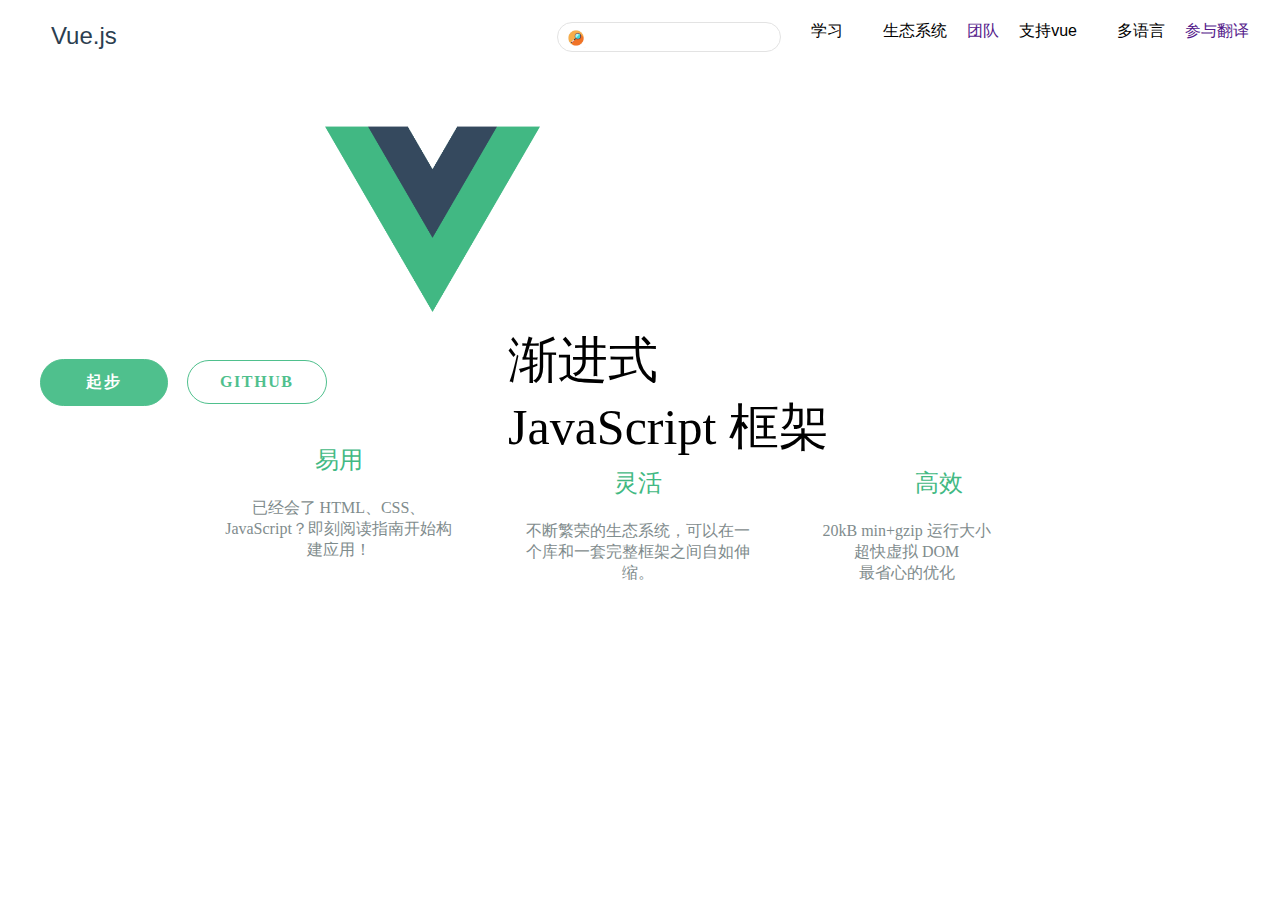
==== for text/网页.html @ 1431a7df "Rename index.html to 网页.html" ====
<!DOCTYPE html>
<!--
	作者：SiberiaWolfP
	时间：2017-10-11
	描述：武汉大学自强Studio考核第三阶段
-->
<html>

	<head>
		<meta charset="UTF-8">
		<title>考核网页</title>
		<link href="css/new_file.css" rel="stylesheet" type="text/css" />
	</head>

	<body>
		<div id="header">
			<div id="logo">
				<span>Vue.js</span>
			</div>
			<a href="" class="none">参与翻译</a>
			<div class="dropdown">
				<button class="dropbtn">多语言</button>
				<div class="dropdown-content">
					<a href="">English</a>
					<a href="">日本語</a>
					<a href="">Русский</a>
					<a href="">한국어</a>
					<a href="">Português</a>
					<a href="">Français</a>
				</div>
			</div>
			<div class="dropdown">
				<button class="dropbtn">支持vue</button>
				<div class="dropdown-content">
					<a href="">商店</a>
					<a href="">在 OpenCollective 支持我们</a>
					<a href="">在 Patreon 支持 Evan</a>
				</div>
			</div>
			<a href="" class="none">团队</a>
			<div class="dropdown">
				<button class="dropbtn">生态系统</button>
				<div class="dropdown-content">
					<a href="">Roadmap</a>
					<h4>帮助</h4>
					<a href="">论坛</a>
					<a href="">聊天室</a>
					<a href="">模板</a>
					<h4>信息</h4>
					<a href="">Twitter</a>
					<a href="">博客</a>
					<a href="">工作</a>
					<h4>核心插件</h4>
					<a href="">Vue Router</a>
					<a href="">Vuex</a>
					<a href="">Vue 服务端渲染</a>
					<h4>资源列表</h4>
					<a href="">官方仓库</a>
					<a href="">Vue 优选</a>
					<a href="">Vue 资源</a>
				</div>
			</div>
			<div class="dropdown">
				<button class="dropbtn">学习</button>
				<div class="dropdown-content">
					<a href="">教程</a>
					<a href="">API</a>
					<a href="">风格指南 (beta)</a>
					<a href="">示例</a>
				</div>
			</div>
			<form>
				<input type="text" id="search">
			</form>
		</div>

		<div id="saber">
			<div class="left">
				<img class="saber-logo" src="img/logo.png" />
			</div>
			<div class="right">
				<h1>渐进式<br>JavaScript 框架</h1>
				<p>
					<b class="amd" >起步</b>
					<b class="bili" >GITHUB</b>
				</p>
			</div>
		</div>
		<div class="inner">
			<div class="point"  id="l">
				<h2>易用</h2>
				<p>已经会了 HTML、CSS、JavaScript？即刻阅读指南开始构建应用！</p>
			</div>
			<div class="point">
				<h2>灵活</h2>
				<p>不断繁荣的生态系统，可以在一个库和一套完整框架之间自如伸缩。</p>
			</div>
			<div class="point">
				<h2>高效</h2>
				<p>
					20kB min+gzip 运行大小<br> 超快虚拟 DOM <br> 最省心的优化
				</p>
			</div>
		</div>
	</body>

</html>
---- for text/css/new_file.css ----
body {
	margin: 0;
}
#header {
	margin: 1px;
	height: 40px;
	padding-top: 20px;
	padding-left: 50px;
	padding-right: 30px;
}

#logo {
	margin: 1px auto;
	width: 120px;
	font-size: 24px;
	border: 1px padding-left: 40px;
	color: #2c3e50;
	font-family: "Dosis", "Source Sans Pro", "Helvetica Neue", Arial, sans-serif;
	font-weight: 50px;
	float: left;
}

#search:focus {
  border-color: #42b983;
}

#search {
	margin: 1px 30px;
	display:inline;
	height: 30px;
	box-sizing: border-box;
	padding: 0 15px 0 30px;
	border: 1px solid #e3e3e3;
	color: #2c3e50;
	outline: none;
	transition: border-color 0.2s ease;
	border-radius: 15px;
	margin-right: 10px;
	background: url(../img/search.jpg) 8px 5px no-repeat;
	background-size: 20px;
	vertical-align: middle !important;
	float: right;
}

#nav-dropdown-container {
	float: right;
}

.dropbtn {
	padding: 0px 20px;
    background-color: white;
    color: black;
    padding: px;
    font-size: 16px;
    border: none;
    cursor: pointer;
}

.dropdown {
	float: right;
    position: relative;
    display: inline-block;
}

.dropdown-content {
    display: none;
    position: absolute;
    background-color: #f9f9f9;
    min-width: 160px;
    box-shadow: 0px 8px 16px 0px rgba(0,0,0,0.2);
}

.dropdown-content a {
    color: black;
    padding: 4px 6px;
    text-decoration: none;
    display: block;
}

.dropdown-content a:hover {color: #42b983}

.dropdown:hover .dropdown-content {
    display: block;
}
.none {
	float: right;
}

.none:link {
	text-decoration: none;
}
.none:hover,
.none.current {
	border-bottom: 3px solid #42b983;
	text-decoration: none;
}

h4 {
	margin: auto;
}

#saber {
	padding: 50px 40px;
	display: block;
}

#saber .saber-logo {
	width: 215px;
    height: 215px;
    margin-right: 60px;
    vertical-align: top;
    float: left;
    display: inline-block;
    padding-left: 285px;
}

#saber h1 {
	font-weight: 300;
    margin: 0;
    font-size: 50px;
    width: 61%;
    display: inline-block;
    vertical-align: top;
    float: right;
}
p {
	float: left;
}
.amd {
	margin: 16px 0;
    font-size: 16px;
    font-weight: 600;
    letter-spacing: 1.6px;
    min-width: 128px;
    text-align: center;
    padding: 12px 32px;
    border-radius: 32px;
    display: inline-block;
    color: #fff;
    background-color: #4fc08d;
    box-sizing: border-box;
    border: 1px solid #4fc08d;
    text-decoration: none;
}

.bili {
	margin: 16px 0;
    font-size: 16px;
    font-weight: 600;
    letter-spacing: 1.6px;
    min-width: 128px;
    text-align: center;
    padding: 12px 32px;
    border-radius: 32px;
    display: inline-block;
    color: #4FC08D;
    background-color: white;
    box-sizing: border-box;
    border: 1px solid #4fc08d;
    text-decoration: none;
    margin-left: 15px;
}

.inner {
	max-width: 900px;
    margin: 250px auto;
    text-align: center;
    display: block;
}

.point {
	width: 33%;
    display: inline-block;
    box-sizing: border-box;
    padding: 0 32px;
    color: #7f8c8d;
}

.inner h2 {
	color: #42b983;
    font-weight: 400;
    margin: 0;
    padding: 6px 0;
}

#l {
	float: left;
}
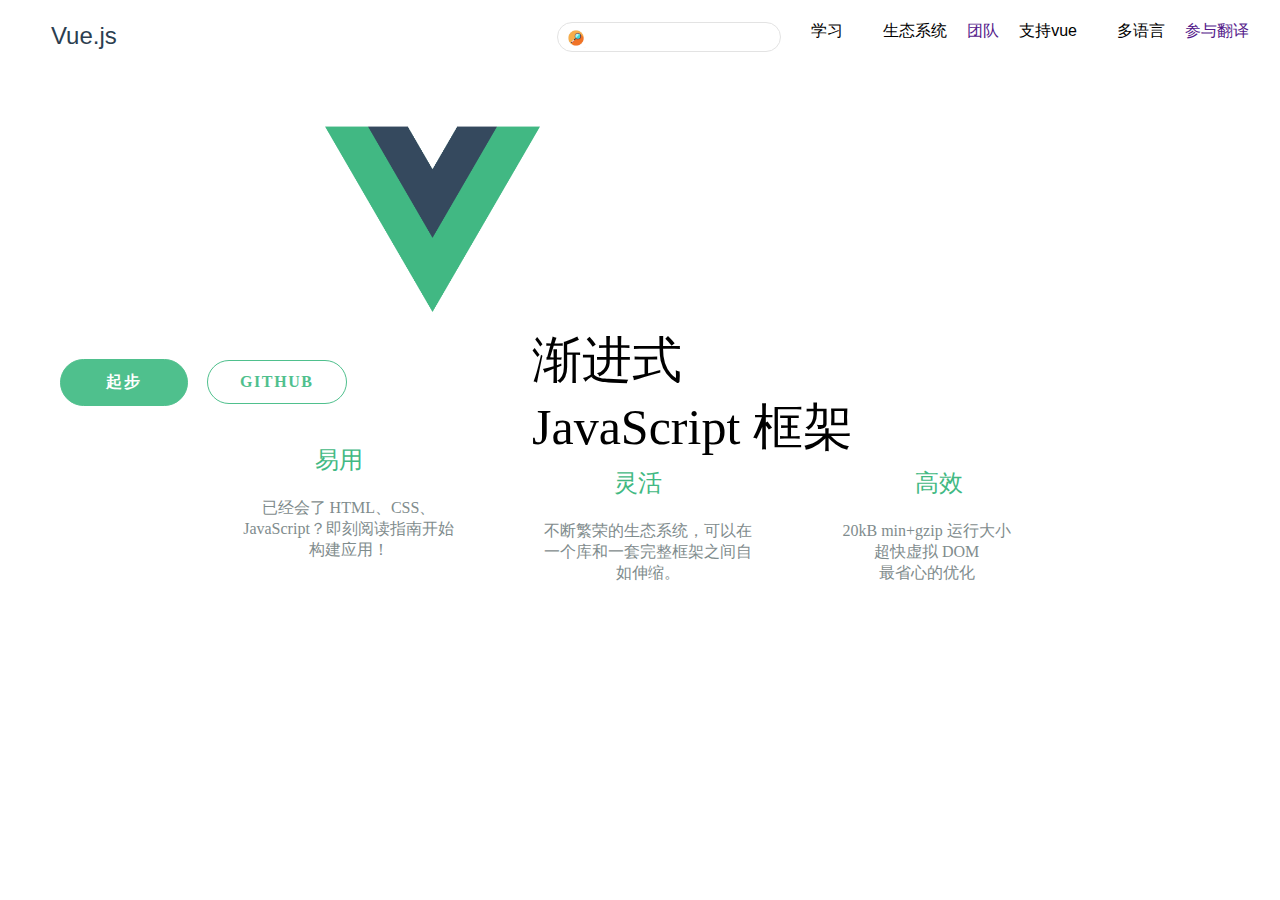
==== commit 876bc72e: "Merge branch 'master' of https://github.com/SiberiaWolfP/html" ====
--- a/for text/网页.html
+++ b/for text/网页.html
@@ -31,7 +31,7 @@
 			</div>
 			<div class="dropdown">
 				<button class="dropbtn">支持vue</button>
-				<div class="dropdown-content">
+				<div class="dropdown-content" id="trouble">
 					<a href="">商店</a>
 					<a href="">在 OpenCollective 支持我们</a>
 					<a href="">在 Patreon 支持 Evan</a>
--- a/for text/css/new_file.css
+++ b/for text/css/new_file.css
@@ -65,16 +65,23 @@
 .dropdown-content {
     display: none;
     position: absolute;
-    background-color: #f9f9f9;
-    min-width: 160px;
-    box-shadow: 0px 8px 16px 0px rgba(0,0,0,0.2);
+    background-color: white;
+    min-width: 130px;
+    border: 1px solid #ddd;
+    border-radius: 6px;
 }
 
 .dropdown-content a {
+	font-size: 13px;
     color: black;
-    padding: 4px 6px;
+    padding: 4px 6px 4px 20px;
     text-decoration: none;
     display: block;
+    color: #3a5169;
+}
+
+#trouble {
+	width: 210px;
 }
 
 .dropdown-content a:hover {color: #42b983}
@@ -97,6 +104,9 @@
 
 h4 {
 	margin: auto;
+	border-top: 1px solid #ddd;
+	padding-top: 5px;
+	padding-left: 20px;
 }
 
 #saber {
@@ -118,12 +128,13 @@
 	font-weight: 300;
     margin: 0;
     font-size: 50px;
-    width: 61%;
+    width: 59%;
     display: inline-block;
     vertical-align: top;
     float: right;
 }
 p {
+	margin-left: 20px;
 	float: left;
 }
 .amd {
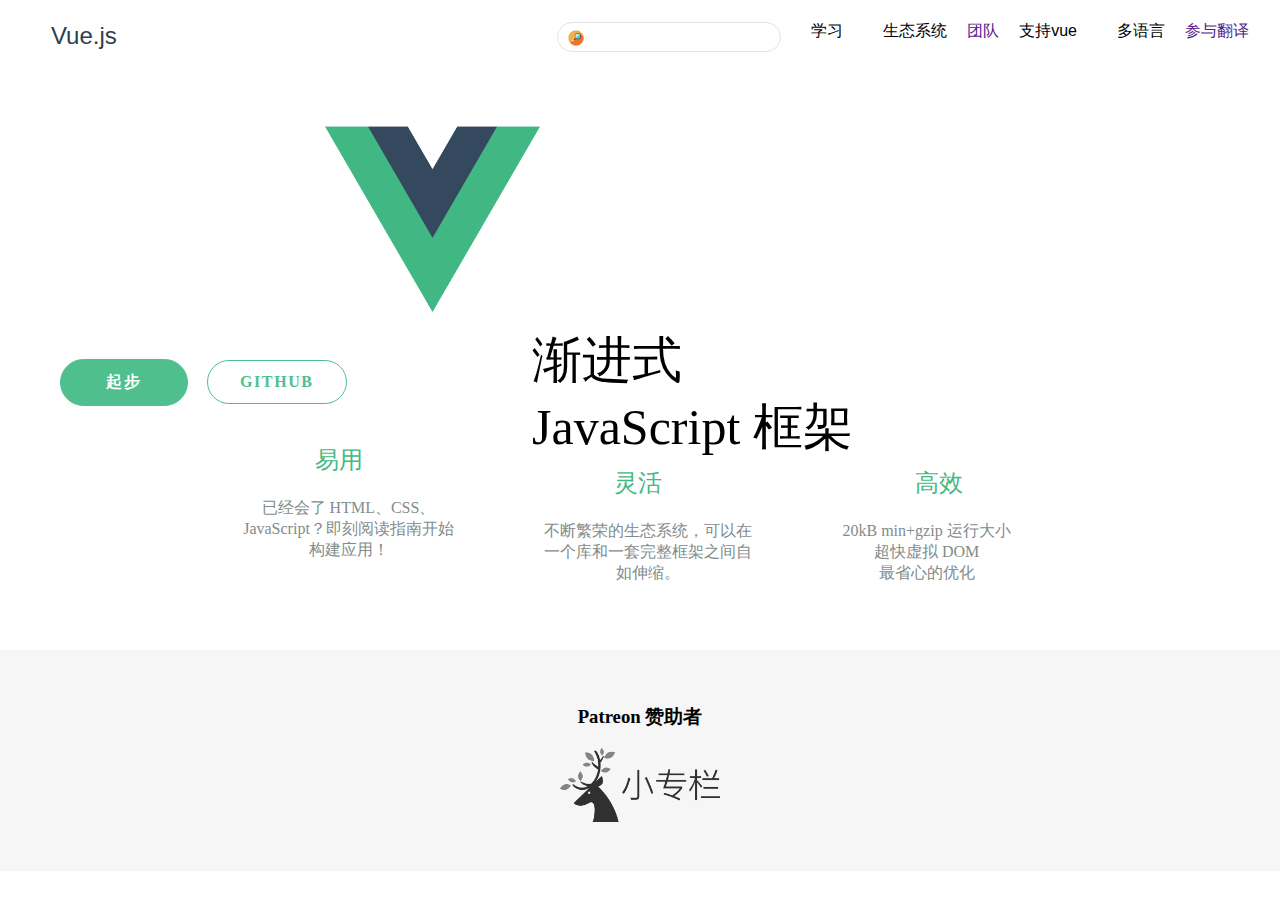
==== commit b54a0648: "再修改" ====
--- a/for text/网页.html
+++ b/for text/网页.html
@@ -81,13 +81,13 @@
 			<div class="right">
 				<h1>渐进式<br>JavaScript 框架</h1>
 				<p>
-					<b class="amd" >起步</b>
-					<b class="bili" >GITHUB</b>
+					<b class="amd">起步</b>
+					<b class="bili">GITHUB</b>
 				</p>
 			</div>
 		</div>
 		<div class="inner">
-			<div class="point"  id="l">
+			<div class="point" id="l">
 				<h2>易用</h2>
 				<p>已经会了 HTML、CSS、JavaScript？即刻阅读指南开始构建应用！</p>
 			</div>
@@ -102,6 +102,14 @@
 				</p>
 			</div>
 		</div>
+		<div class="sponser">
+			<div>
+				<h3>Patreon 赞助者</h3>
+				<a href="https://xiaozhuanlan.com/" target="_blank" style="width: 160px;">
+					<img class="iu" onmouseout="this.className='iu'" onmouseover="this.className='ui'" src="img/xiaozhuanlan.png" style="width: 160px;" />
+				</a>
+			</div>
+		</div>
 	</body>
 
-</html>
+</html>--- a/for text/css/new_file.css
+++ b/for text/css/new_file.css
@@ -1,6 +1,7 @@
 body {
 	margin: 0;
 }
+
 #header {
 	margin: 1px;
 	height: 40px;
@@ -21,12 +22,12 @@
 }
 
 #search:focus {
-  border-color: #42b983;
+	border-color: #42b983;
 }
 
 #search {
 	margin: 1px 30px;
-	display:inline;
+	display: inline;
 	height: 30px;
 	box-sizing: border-box;
 	padding: 0 15px 0 30px;
@@ -48,47 +49,50 @@
 
 .dropbtn {
 	padding: 0px 20px;
-    background-color: white;
-    color: black;
-    padding: px;
-    font-size: 16px;
-    border: none;
-    cursor: pointer;
+	background-color: white;
+	color: black;
+	padding: px;
+	font-size: 16px;
+	border: none;
+	cursor: pointer;
 }
 
 .dropdown {
 	float: right;
-    position: relative;
-    display: inline-block;
+	position: relative;
+	display: inline-block;
 }
 
 .dropdown-content {
-    display: none;
-    position: absolute;
-    background-color: white;
-    min-width: 130px;
-    border: 1px solid #ddd;
-    border-radius: 6px;
+	display: none;
+	position: absolute;
+	background-color: white;
+	min-width: 130px;
+	border: 1px solid #ddd;
+	border-radius: 6px;
 }
 
 .dropdown-content a {
 	font-size: 13px;
-    color: black;
-    padding: 4px 6px 4px 20px;
-    text-decoration: none;
-    display: block;
-    color: #3a5169;
+	color: black;
+	padding: 4px 6px 4px 20px;
+	text-decoration: none;
+	display: block;
+	color: #3a5169;
 }
 
 #trouble {
 	width: 210px;
 }
 
-.dropdown-content a:hover {color: #42b983}
+.dropdown-content a:hover {
+	color: #42b983
+}
 
 .dropdown:hover .dropdown-content {
-    display: block;
-}
+	display: block;
+}
+
 .none {
 	float: right;
 }
@@ -96,6 +100,7 @@
 .none:link {
 	text-decoration: none;
 }
+
 .none:hover,
 .none.current {
 	border-bottom: 3px solid #42b983;
@@ -116,84 +121,103 @@
 
 #saber .saber-logo {
 	width: 215px;
-    height: 215px;
-    margin-right: 60px;
-    vertical-align: top;
-    float: left;
-    display: inline-block;
-    padding-left: 285px;
+	height: 215px;
+	margin-right: 60px;
+	vertical-align: top;
+	float: left;
+	display: inline-block;
+	padding-left: 285px;
 }
 
 #saber h1 {
 	font-weight: 300;
-    margin: 0;
-    font-size: 50px;
-    width: 59%;
-    display: inline-block;
-    vertical-align: top;
-    float: right;
-}
+	margin: 0;
+	font-size: 50px;
+	width: 59%;
+	display: inline-block;
+	vertical-align: top;
+	float: right;
+}
+
 p {
 	margin-left: 20px;
 	float: left;
 }
+
 .amd {
 	margin: 16px 0;
-    font-size: 16px;
-    font-weight: 600;
-    letter-spacing: 1.6px;
-    min-width: 128px;
-    text-align: center;
-    padding: 12px 32px;
-    border-radius: 32px;
-    display: inline-block;
-    color: #fff;
-    background-color: #4fc08d;
-    box-sizing: border-box;
-    border: 1px solid #4fc08d;
-    text-decoration: none;
+	font-size: 16px;
+	font-weight: 600;
+	letter-spacing: 1.6px;
+	min-width: 128px;
+	text-align: center;
+	padding: 12px 32px;
+	border-radius: 32px;
+	display: inline-block;
+	color: #fff;
+	background-color: #4fc08d;
+	box-sizing: border-box;
+	border: 1px solid #4fc08d;
+	text-decoration: none;
 }
 
 .bili {
 	margin: 16px 0;
-    font-size: 16px;
-    font-weight: 600;
-    letter-spacing: 1.6px;
-    min-width: 128px;
-    text-align: center;
-    padding: 12px 32px;
-    border-radius: 32px;
-    display: inline-block;
-    color: #4FC08D;
-    background-color: white;
-    box-sizing: border-box;
-    border: 1px solid #4fc08d;
-    text-decoration: none;
-    margin-left: 15px;
+	font-size: 16px;
+	font-weight: 600;
+	letter-spacing: 1.6px;
+	min-width: 128px;
+	text-align: center;
+	padding: 12px 32px;
+	border-radius: 32px;
+	display: inline-block;
+	color: #4FC08D;
+	background-color: white;
+	box-sizing: border-box;
+	border: 1px solid #4fc08d;
+	text-decoration: none;
+	margin-left: 15px;
 }
 
 .inner {
 	max-width: 900px;
-    margin: 250px auto;
-    text-align: center;
-    display: block;
+	margin: 250px auto;
+	text-align: center;
+	display: block;
+	margin-bottom: 50px;
 }
 
 .point {
 	width: 33%;
-    display: inline-block;
-    box-sizing: border-box;
-    padding: 0 32px;
-    color: #7f8c8d;
+	display: inline-block;
+	box-sizing: border-box;
+	padding: 0 32px;
+	color: #7f8c8d;
 }
 
 .inner h2 {
 	color: #42b983;
-    font-weight: 400;
-    margin: 0;
-    padding: 6px 0;
+	font-weight: 400;
+	margin: 0;
+	padding: 6px 0;
 }
 
 #l {
 	float: left;
 }
+
+.sponser {
+	padding: 35px 40px 45px;
+	text-align: center;
+	background-color: #f6f6f6;
+}
+
+.iu {
+	filter: grayscale(100%);
+}
+
+.ui {
+	-webkit-filter: grayscale(0%);
+	transition: all 0.3s ease;
+}
+
